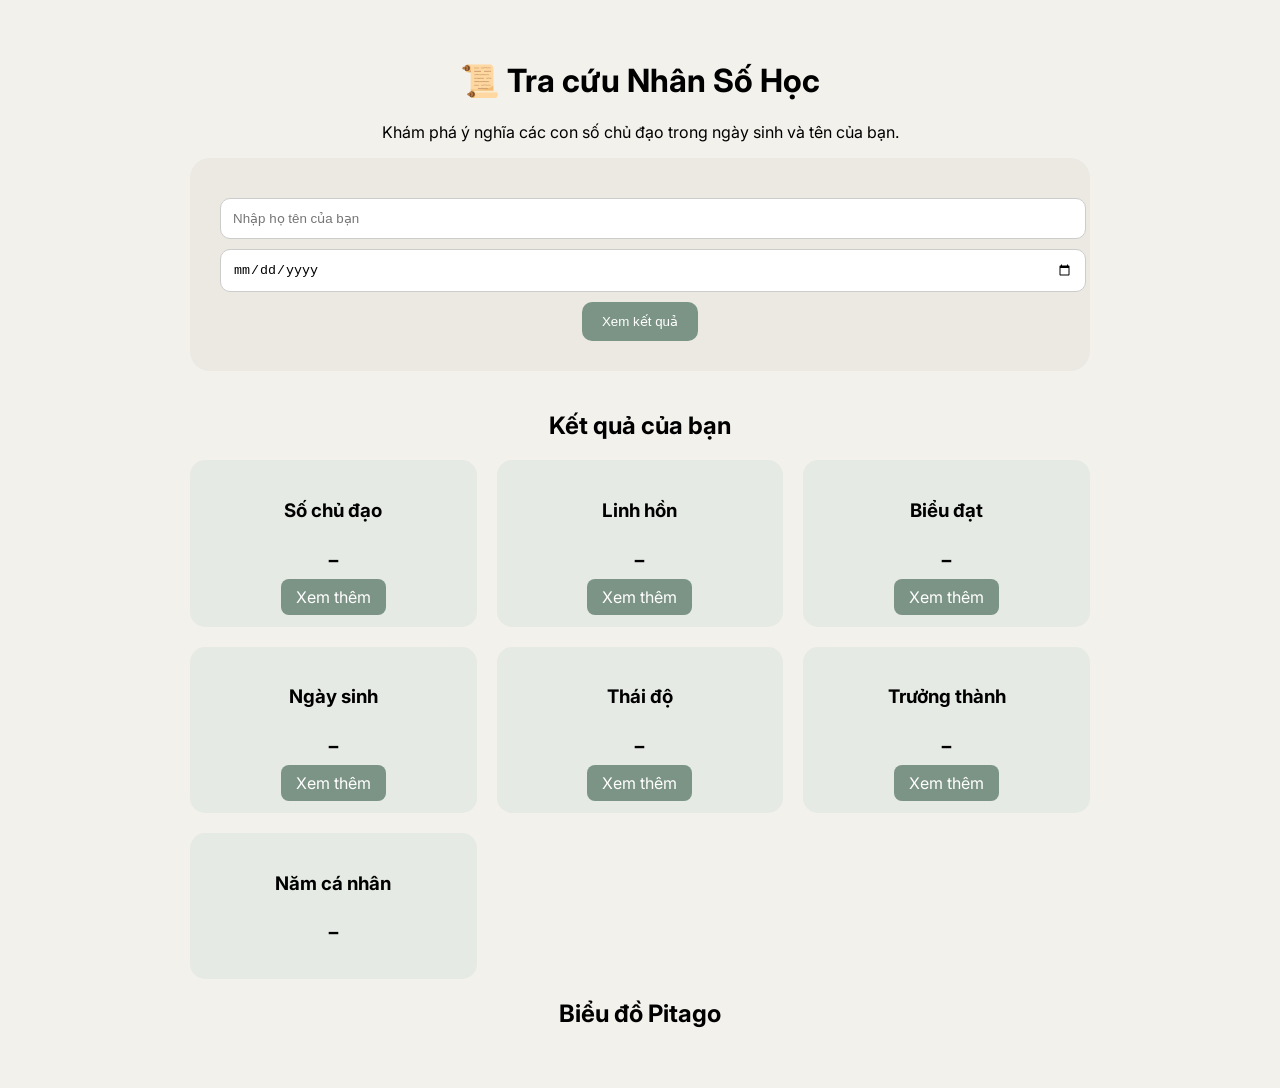
==== index.html @ 95513f3b "Update index.html" ====
<!DOCTYPE html>
<html lang="vi">
<head>

<meta charset="UTF-8">
<meta name="viewport" content="width=device-width, initial-scale=1.0">

<title>Tra cứu Nhân Số Học</title>

<link rel="stylesheet" href="style.css">

<link href="https://fonts.googleapis.com/css2?family=Inter:wght@300;400;500;600&display=swap" rel="stylesheet">

</head>

<body>

<div class="container">

<h1>📜 Tra cứu Nhân Số Học</h1>

<p>Khám phá ý nghĩa các con số chủ đạo trong ngày sinh và tên của bạn.</p>

<div class="form-box">

<input id="name" placeholder="Nhập họ tên của bạn">

<input id="birth" type="date">

<button onclick="calculate()">Xem kết quả</button>

</div>

<h2>Kết quả của bạn</h2>

<div class="grid">

<div class="card">
<h3>Số chủ đạo</h3>
<div id="life">-</div>
<a href="pages/life-path.html">Xem thêm</a>
</div>

<div class="card">
<h3>Linh hồn</h3>
<div id="soul">-</div>
<a href="pages/soul.html">Xem thêm</a>
</div>

<div class="card">
<h3>Biểu đạt</h3>
<div id="expression">-</div>
<a href="pages/expression.html">Xem thêm</a>
</div>

<div class="card">
<h3>Ngày sinh</h3>
<div id="birthday">-</div>
<a href="pages/birthday.html">Xem thêm</a>
</div>

<div class="card">
<h3>Thái độ</h3>
<div id="attitude">-</div>
<a href="pages/attitude.html">Xem thêm</a>
</div>

<div class="card">
<h3>Trưởng thành</h3>
<div id="maturity">-</div>
<a href="pages/maturity.html">Xem thêm</a>
</div>

<div class="card">
<h3>Năm cá nhân</h3>
<div id="personalYear">-</div>
</div>

</div>


<h2>Biểu đồ Pitago</h2>

<div id="pitagoChart"></div>

<div id="missingNumbers"></div>

<div id="pitagoArrows"></div>


</div>

<script src="script.js"></script>

</body>
</html>
---- style.css ----
body{

font-family:'Inter',sans-serif;
background:#F3F1EC;
text-align:center;
margin:0;

}

.container{

max-width:900px;
margin:auto;
padding:40px;

}

.form-box{

background:#ECE9E3;
padding:30px;
border-radius:20px;
margin-bottom:40px;

}

.form-box input{

display:block;
width:100%;
padding:12px;
margin:10px 0;
border-radius:10px;
border:1px solid #ccc;

}

button{

background:#7C9486;
color:white;
padding:12px 20px;
border:none;
border-radius:10px;
cursor:pointer;

}

.grid{

display:grid;
grid-template-columns:repeat(3,1fr);
gap:20px;

}

.card{

background:#E6EAE4;
padding:20px;
border-radius:15px;

}

.card div{

font-size:30px;
margin:10px;

}

.card a{

background:#7C9486;
color:white;
padding:8px 15px;
border-radius:8px;
text-decoration:none;

}
.pitago-grid{
display:grid;
grid-template-columns:repeat(3,80px);
gap:10px;
margin-top:10px;
}

.pitago-cell{
height:70px;
border-radius:12px;
display:flex;
align-items:center;
justify-content:center;
font-size:22px;
font-weight:bold;
box-shadow:0 4px 8px rgba(0,0,0,0.1);
}

.pitago-filled{
background:#4CAF50;
color:white;
}

.pitago-empty{
background:#e0e0e0;
color:#777;
}
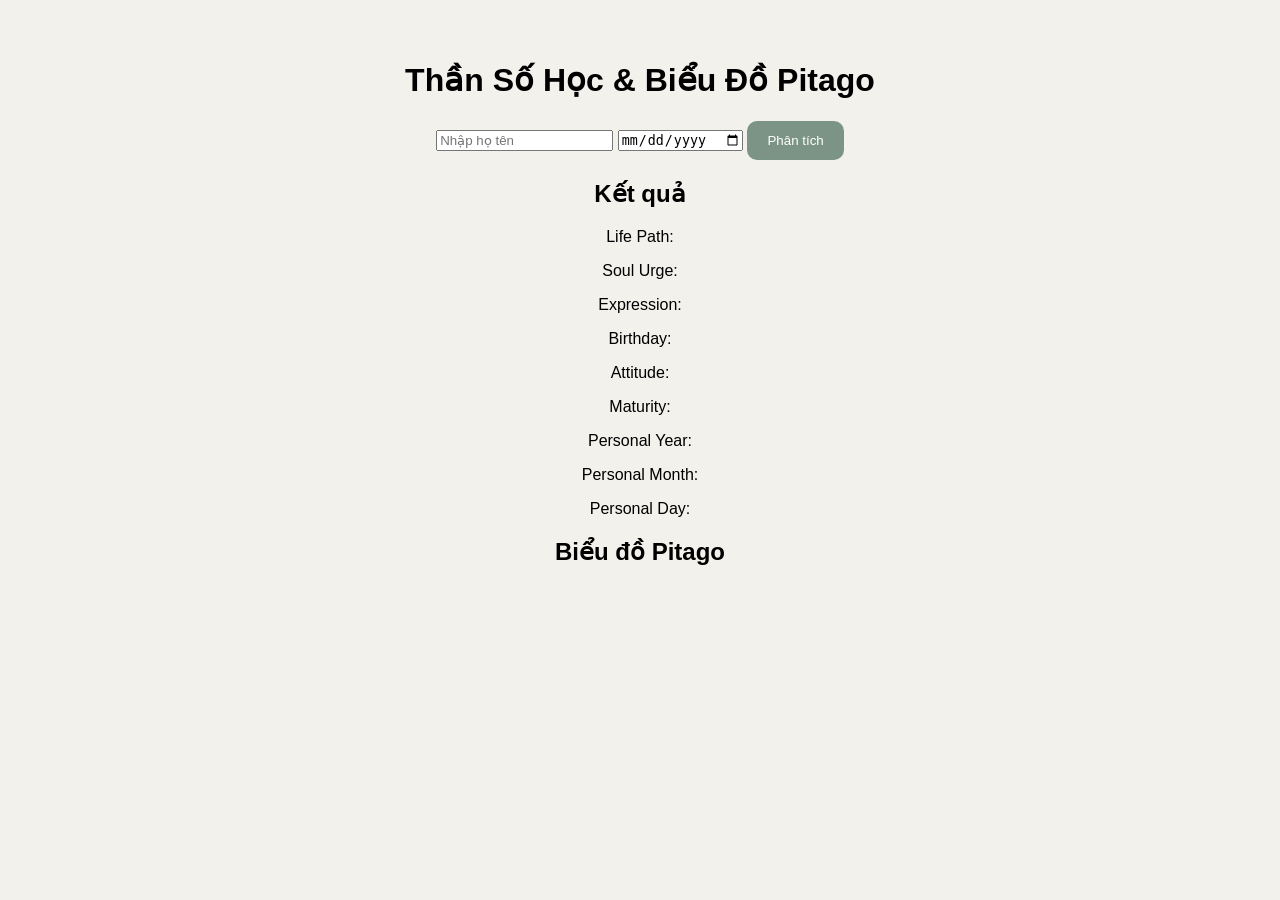
==== commit 19caa859: "Update index.html" ====
--- a/index.html
+++ b/index.html
@@ -1,83 +1,43 @@
 <!DOCTYPE html>
 <html lang="vi">
 <head>
-
 <meta charset="UTF-8">
-<meta name="viewport" content="width=device-width, initial-scale=1.0">
-
-<title>Tra cứu Nhân Số Học</title>
-
+<title>Thần Số Học</title>
 <link rel="stylesheet" href="style.css">
-
-<link href="https://fonts.googleapis.com/css2?family=Inter:wght@300;400;500;600&display=swap" rel="stylesheet">
-
 </head>
 
 <body>
 
 <div class="container">
 
-<h1>📜 Tra cứu Nhân Số Học</h1>
+<h1>Thần Số Học & Biểu Đồ Pitago</h1>
 
-<p>Khám phá ý nghĩa các con số chủ đạo trong ngày sinh và tên của bạn.</p>
+<div class="form">
 
-<div class="form-box">
-
-<input id="name" placeholder="Nhập họ tên của bạn">
+<input id="name" placeholder="Nhập họ tên">
 
 <input id="birth" type="date">
 
-<button onclick="calculate()">Xem kết quả</button>
+<button onclick="calculate()">Phân tích</button>
 
 </div>
 
-<h2>Kết quả của bạn</h2>
+<div class="results">
 
-<div class="grid">
+<h2>Kết quả</h2>
 
-<div class="card">
-<h3>Số chủ đạo</h3>
-<div id="life">-</div>
-<a href="pages/life-path.html">Xem thêm</a>
-</div>
+<p>Life Path: <span id="life"></span></p>
+<p>Soul Urge: <span id="soul"></span></p>
+<p>Expression: <span id="expression"></span></p>
+<p>Birthday: <span id="birthday"></span></p>
+<p>Attitude: <span id="attitude"></span></p>
+<p>Maturity: <span id="maturity"></span></p>
 
-<div class="card">
-<h3>Linh hồn</h3>
-<div id="soul">-</div>
-<a href="pages/soul.html">Xem thêm</a>
-</div>
-
-<div class="card">
-<h3>Biểu đạt</h3>
-<div id="expression">-</div>
-<a href="pages/expression.html">Xem thêm</a>
-</div>
-
-<div class="card">
-<h3>Ngày sinh</h3>
-<div id="birthday">-</div>
-<a href="pages/birthday.html">Xem thêm</a>
-</div>
-
-<div class="card">
-<h3>Thái độ</h3>
-<div id="attitude">-</div>
-<a href="pages/attitude.html">Xem thêm</a>
-</div>
-
-<div class="card">
-<h3>Trưởng thành</h3>
-<div id="maturity">-</div>
-<a href="pages/maturity.html">Xem thêm</a>
-</div>
-
-<div class="card">
-<h3>Năm cá nhân</h3>
-<div id="personalYear">-</div>
-</div>
+<p>Personal Year: <span id="personalYear"></span></p>
+<p>Personal Month: <span id="personalMonth"></span></p>
+<p>Personal Day: <span id="personalDay"></span></p>
 
 </div>
-
 
 <h2>Biểu đồ Pitago</h2>
 
@@ -87,10 +47,9 @@
 
 <div id="pitagoArrows"></div>
 
-
 </div>
 
-<script src="script.js"></script>
+<script src="numerology.js"></script>
 
 </body>
 </html>
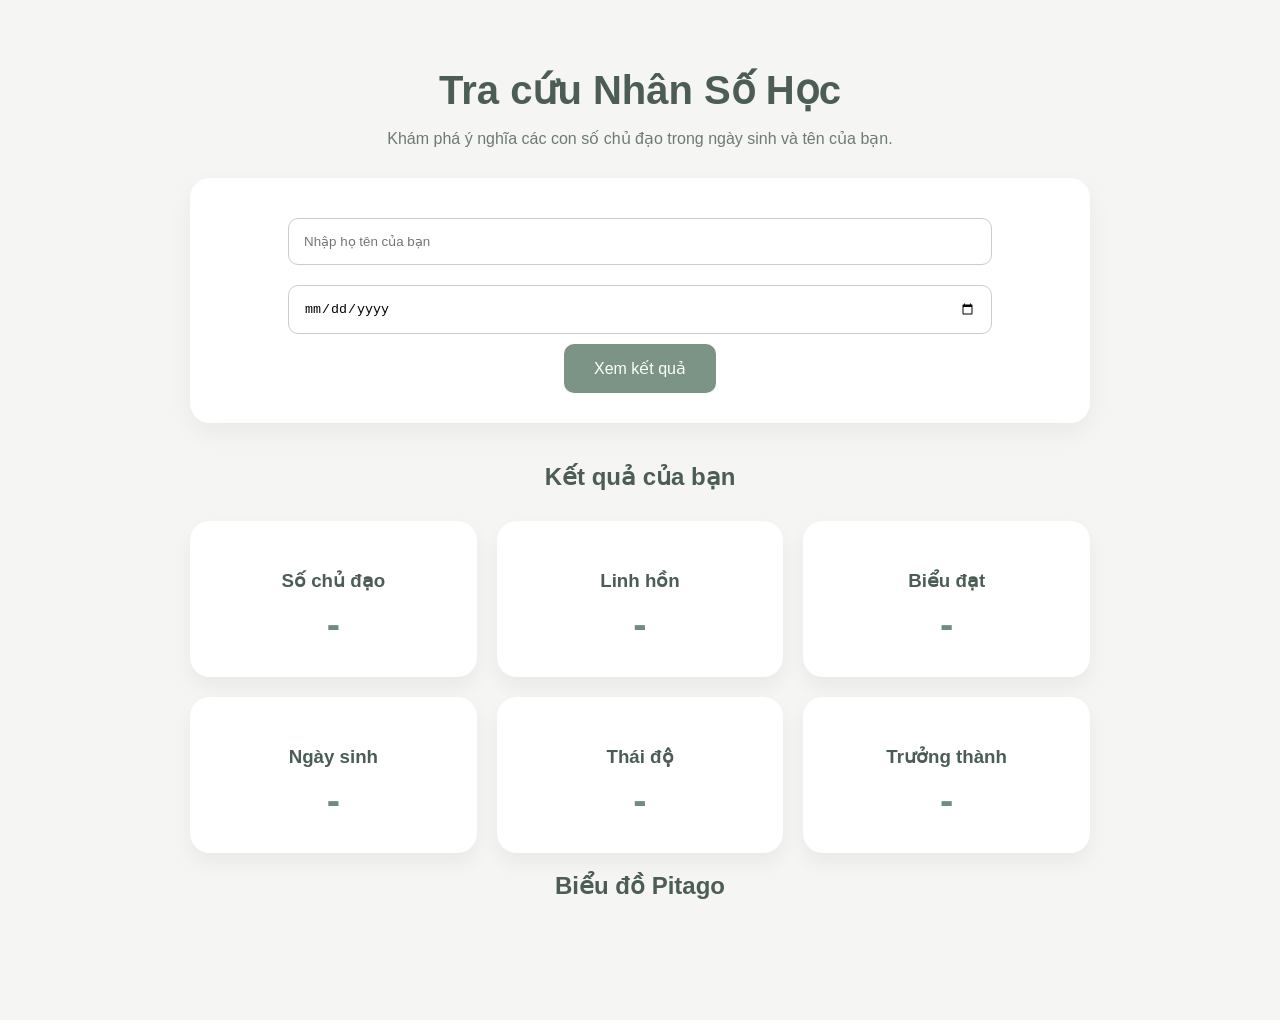
==== commit 768dba55: "Update index.html" ====
--- a/index.html
+++ b/index.html
@@ -1,8 +1,9 @@
 <!DOCTYPE html>
 <html lang="vi">
+
 <head>
 <meta charset="UTF-8">
-<title>Thần Số Học</title>
+<title>Tra cứu Nhân Số Học</title>
 <link rel="stylesheet" href="style.css">
 </head>
 
@@ -10,42 +11,66 @@
 
 <div class="container">
 
-<h1>Thần Số Học & Biểu Đồ Pitago</h1>
+<h1>Tra cứu Nhân Số Học</h1>
+<p class="subtitle">Khám phá ý nghĩa các con số chủ đạo trong ngày sinh và tên của bạn.</p>
 
-<div class="form">
+<div class="form-box">
 
-<input id="name" placeholder="Nhập họ tên">
+<input id="name" placeholder="Nhập họ tên của bạn">
 
-<input id="birth" type="date">
+<input type="date" id="birth">
 
-<button onclick="calculate()">Phân tích</button>
+<button onclick="calculate()">Xem kết quả</button>
 
 </div>
 
+
+<h2>Kết quả của bạn</h2>
+
 <div class="results">
 
-<h2>Kết quả</h2>
+<div class="card">
+<h3>Số chủ đạo</h3>
+<div id="life">-</div>
+</div>
 
-<p>Life Path: <span id="life"></span></p>
-<p>Soul Urge: <span id="soul"></span></p>
-<p>Expression: <span id="expression"></span></p>
-<p>Birthday: <span id="birthday"></span></p>
-<p>Attitude: <span id="attitude"></span></p>
-<p>Maturity: <span id="maturity"></span></p>
+<div class="card">
+<h3>Linh hồn</h3>
+<div id="soul">-</div>
+</div>
 
-<p>Personal Year: <span id="personalYear"></span></p>
-<p>Personal Month: <span id="personalMonth"></span></p>
-<p>Personal Day: <span id="personalDay"></span></p>
+<div class="card">
+<h3>Biểu đạt</h3>
+<div id="expression">-</div>
+</div>
+
+<div class="card">
+<h3>Ngày sinh</h3>
+<div id="birthday">-</div>
+</div>
+
+<div class="card">
+<h3>Thái độ</h3>
+<div id="attitude">-</div>
+</div>
+
+<div class="card">
+<h3>Trưởng thành</h3>
+<div id="maturity">-</div>
+</div>
 
 </div>
 
+
 <h2>Biểu đồ Pitago</h2>
+
+<div class="pitago-section">
 
 <div id="pitagoChart"></div>
 
 <div id="missingNumbers"></div>
 
-<div id="pitagoArrows"></div>
+</div>
 
 </div>
 
--- a/style.css
+++ b/style.css
@@ -1,107 +1,115 @@
 body{
-
-font-family:'Inter',sans-serif;
-background:#F3F1EC;
+font-family:sans-serif;
+background:#f5f5f3;
+margin:0;
 text-align:center;
-margin:0;
-
+color:#4b5d54;
 }
 
 .container{
-
 max-width:900px;
 margin:auto;
-padding:40px;
+padding:40px 20px;
+}
 
+h1{
+font-size:40px;
+margin-bottom:10px;
+}
+
+.subtitle{
+margin-bottom:30px;
+color:#6c7a73;
 }
 
 .form-box{
-
-background:#ECE9E3;
+background:white;
 padding:30px;
 border-radius:20px;
+box-shadow:0 10px 25px rgba(0,0,0,0.05);
 margin-bottom:40px;
-
 }
 
 .form-box input{
-
-display:block;
-width:100%;
-padding:12px;
-margin:10px 0;
+width:80%;
+padding:15px;
+margin:10px;
 border-radius:10px;
 border:1px solid #ccc;
-
 }
 
 button{
-
-background:#7C9486;
-color:white;
-padding:12px 20px;
+padding:15px 30px;
 border:none;
 border-radius:10px;
+background:#7b9486;
+color:white;
+font-size:16px;
 cursor:pointer;
-
 }
 
-.grid{
+button:hover{
+opacity:0.9;
+}
 
+.results{
 display:grid;
 grid-template-columns:repeat(3,1fr);
 gap:20px;
-
+margin-top:30px;
 }
 
 .card{
+background:white;
+border-radius:20px;
+padding:30px;
+box-shadow:0 10px 20px rgba(0,0,0,0.05);
+}
 
-background:#E6EAE4;
-padding:20px;
-border-radius:15px;
-
+.card h3{
+margin-bottom:10px;
 }
 
 .card div{
-
-font-size:30px;
-margin:10px;
-
+font-size:40px;
+font-weight:bold;
+color:#6f8c7c;
 }
 
-.card a{
 
-background:#7C9486;
-color:white;
-padding:8px 15px;
-border-radius:8px;
-text-decoration:none;
+/* PITAGO */
 
+.pitago-section{
+margin-top:60px;
 }
+
+#pitagoChart{
+display:flex;
+justify-content:center;
+margin-top:20px;
+}
+
 .pitago-grid{
 display:grid;
 grid-template-columns:repeat(3,80px);
 gap:10px;
-margin-top:10px;
 }
 
 .pitago-cell{
-height:70px;
-border-radius:12px;
+width:80px;
+height:80px;
+border-radius:10px;
+background:white;
+box-shadow:0 5px 10px rgba(0,0,0,0.05);
 display:flex;
 align-items:center;
 justify-content:center;
 font-size:22px;
 font-weight:bold;
-box-shadow:0 4px 8px rgba(0,0,0,0.1);
+color:#6f8c7c;
 }
 
-.pitago-filled{
-background:#4CAF50;
-color:white;
+#missingNumbers{
+margin-top:20px;
+font-size:18px;
 }
-
-.pitago-empty{
-background:#e0e0e0;
-color:#777;
-}
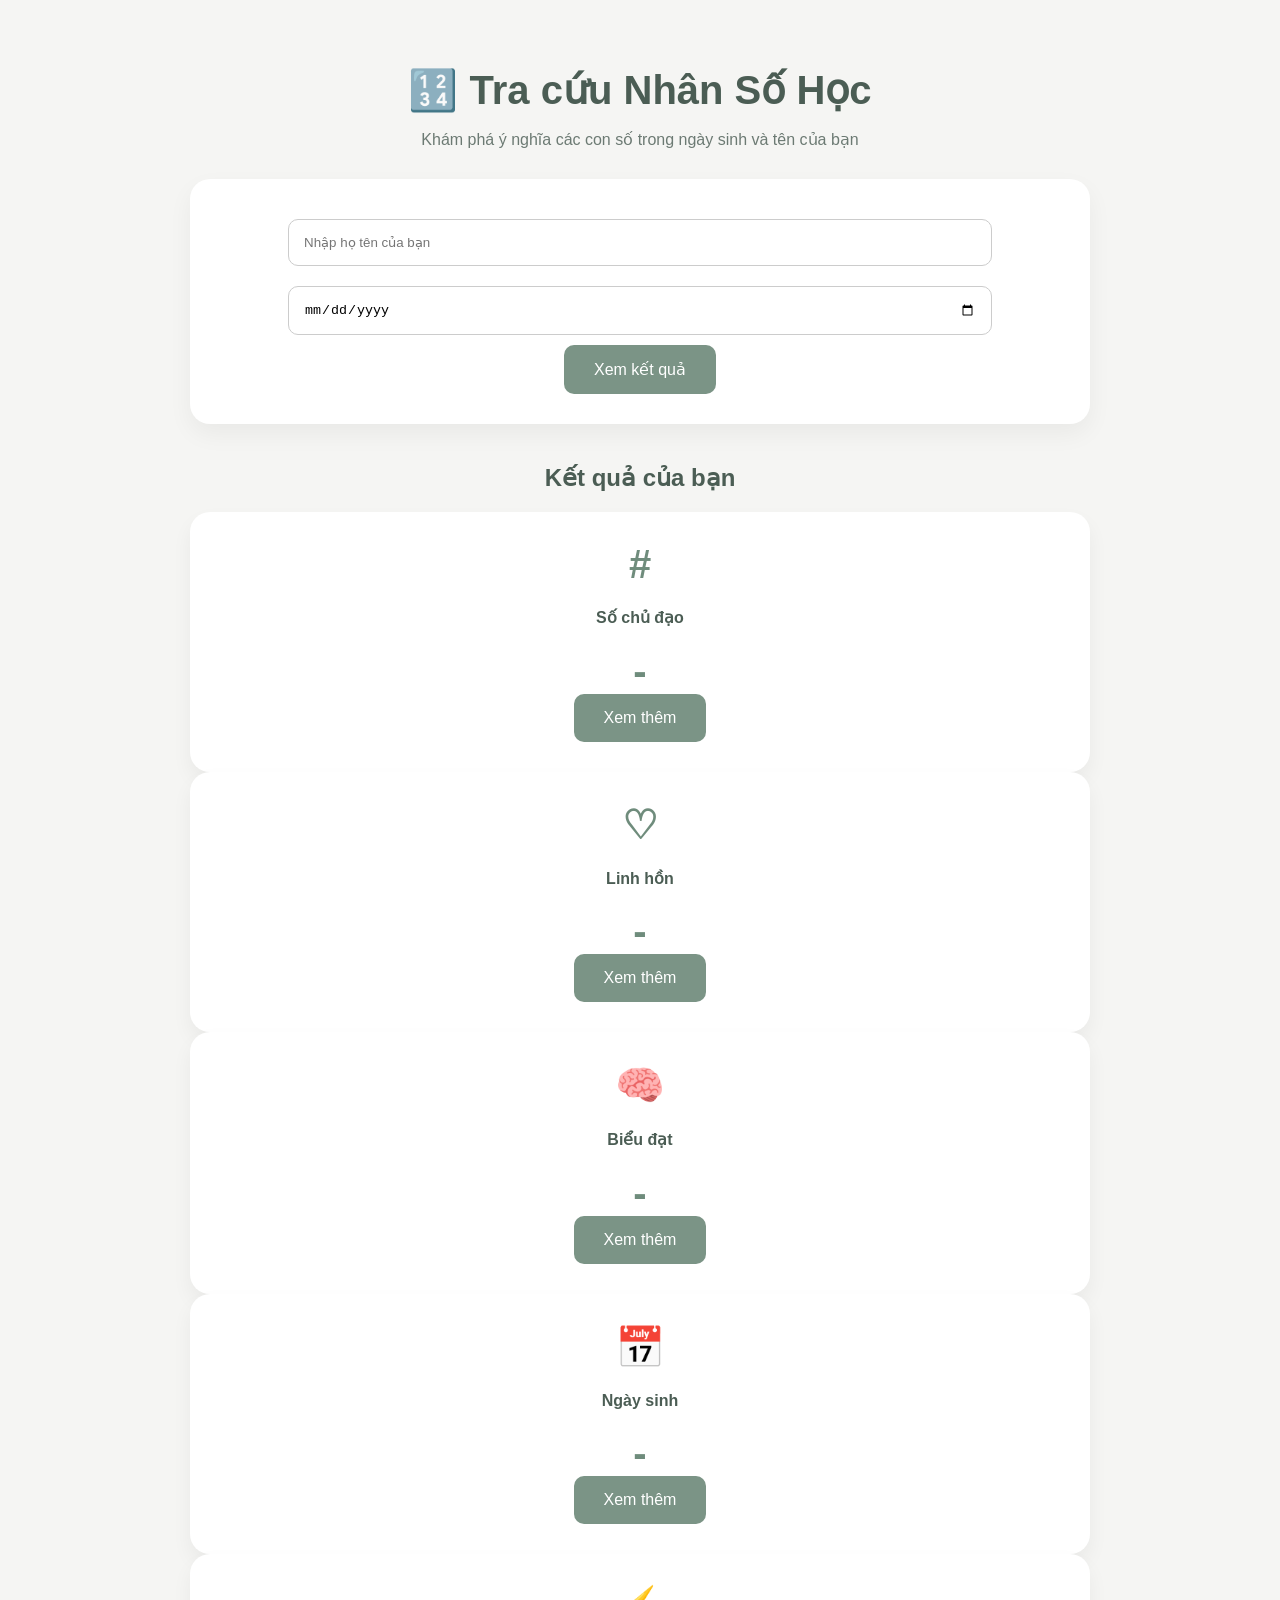
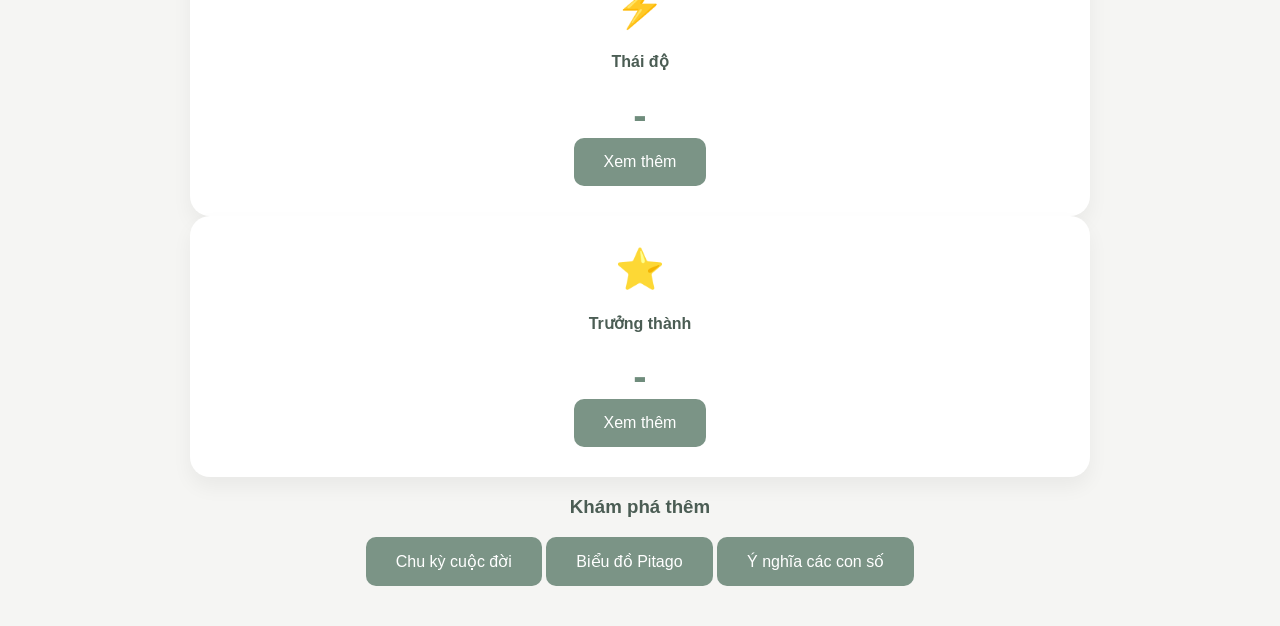
==== commit ec955c6d: "Update index.html" ====
--- a/index.html
+++ b/index.html
@@ -3,78 +3,120 @@
 
 <head>
 <meta charset="UTF-8">
+<meta name="viewport" content="width=device-width,initial-scale=1">
+
 <title>Tra cứu Nhân Số Học</title>
+
 <link rel="stylesheet" href="style.css">
+
 </head>
 
 <body>
 
 <div class="container">
 
-<h1>Tra cứu Nhân Số Học</h1>
-<p class="subtitle">Khám phá ý nghĩa các con số chủ đạo trong ngày sinh và tên của bạn.</p>
+<header>
 
-<div class="form-box">
+<h1>🔢 Tra cứu Nhân Số Học</h1>
+
+<p class="subtitle">
+Khám phá ý nghĩa các con số trong ngày sinh và tên của bạn
+</p>
+
+</header>
+
+
+<section class="form-box">
 
 <input id="name" placeholder="Nhập họ tên của bạn">
 
-<input type="date" id="birth">
+<input id="birth" type="date">
 
-<button onclick="calculate()">Xem kết quả</button>
+<button onclick="runTool()">Xem kết quả</button>
 
+</section>
+
+
+
+<section id="result" class="result">
+
+<h2>Kết quả của bạn</h2>
+
+<div class="grid">
+
+<div class="card">
+<div class="icon">#</div>
+<h4>Số chủ đạo</h4>
+<div id="life" class="number">-</div>
+<button class="more">Xem thêm</button>
 </div>
 
 
-<h2>Kết quả của bạn</h2>
+<div class="card">
+<div class="icon">♡</div>
+<h4>Linh hồn</h4>
+<div id="soul" class="number">-</div>
+<button class="more">Xem thêm</button>
+</div>
 
-<div class="results">
 
 <div class="card">
-<h3>Số chủ đạo</h3>
-<div id="life">-</div>
+<div class="icon">🧠</div>
+<h4>Biểu đạt</h4>
+<div id="exp" class="number">-</div>
+<button class="more">Xem thêm</button>
 </div>
 
+
 <div class="card">
-<h3>Linh hồn</h3>
-<div id="soul">-</div>
+<div class="icon">📅</div>
+<h4>Ngày sinh</h4>
+<div id="birthnum" class="number">-</div>
+<button class="more">Xem thêm</button>
 </div>
 
+
 <div class="card">
-<h3>Biểu đạt</h3>
-<div id="expression">-</div>
+<div class="icon">⚡</div>
+<h4>Thái độ</h4>
+<div id="att" class="number">-</div>
+<button class="more">Xem thêm</button>
 </div>
 
-<div class="card">
-<h3>Ngày sinh</h3>
-<div id="birthday">-</div>
-</div>
 
 <div class="card">
-<h3>Thái độ</h3>
-<div id="attitude">-</div>
-</div>
-
-<div class="card">
-<h3>Trưởng thành</h3>
-<div id="maturity">-</div>
+<div class="icon">⭐</div>
+<h4>Trưởng thành</h4>
+<div id="mat" class="number">-</div>
+<button class="more">Xem thêm</button>
 </div>
 
 </div>
 
+</section>
 
-<h2>Biểu đồ Pitago</h2>
 
-<div class="pitago-section">
 
-<div id="pitagoChart"></div>
+<section class="explore">
 
-<div id="missingNumbers"></div>
+<h3>Khám phá thêm</h3>
+
+<div class="explore-buttons">
+
+<button>Chu kỳ cuộc đời</button>
+
+<button>Biểu đồ Pitago</button>
+
+<button>Ý nghĩa các con số</button>
 
 </div>
 
+</section>
+
+
 </div>
 
-<script src="numerology.js"></script>
+<script src="app.js"></script>
 
 </body>
 </html>
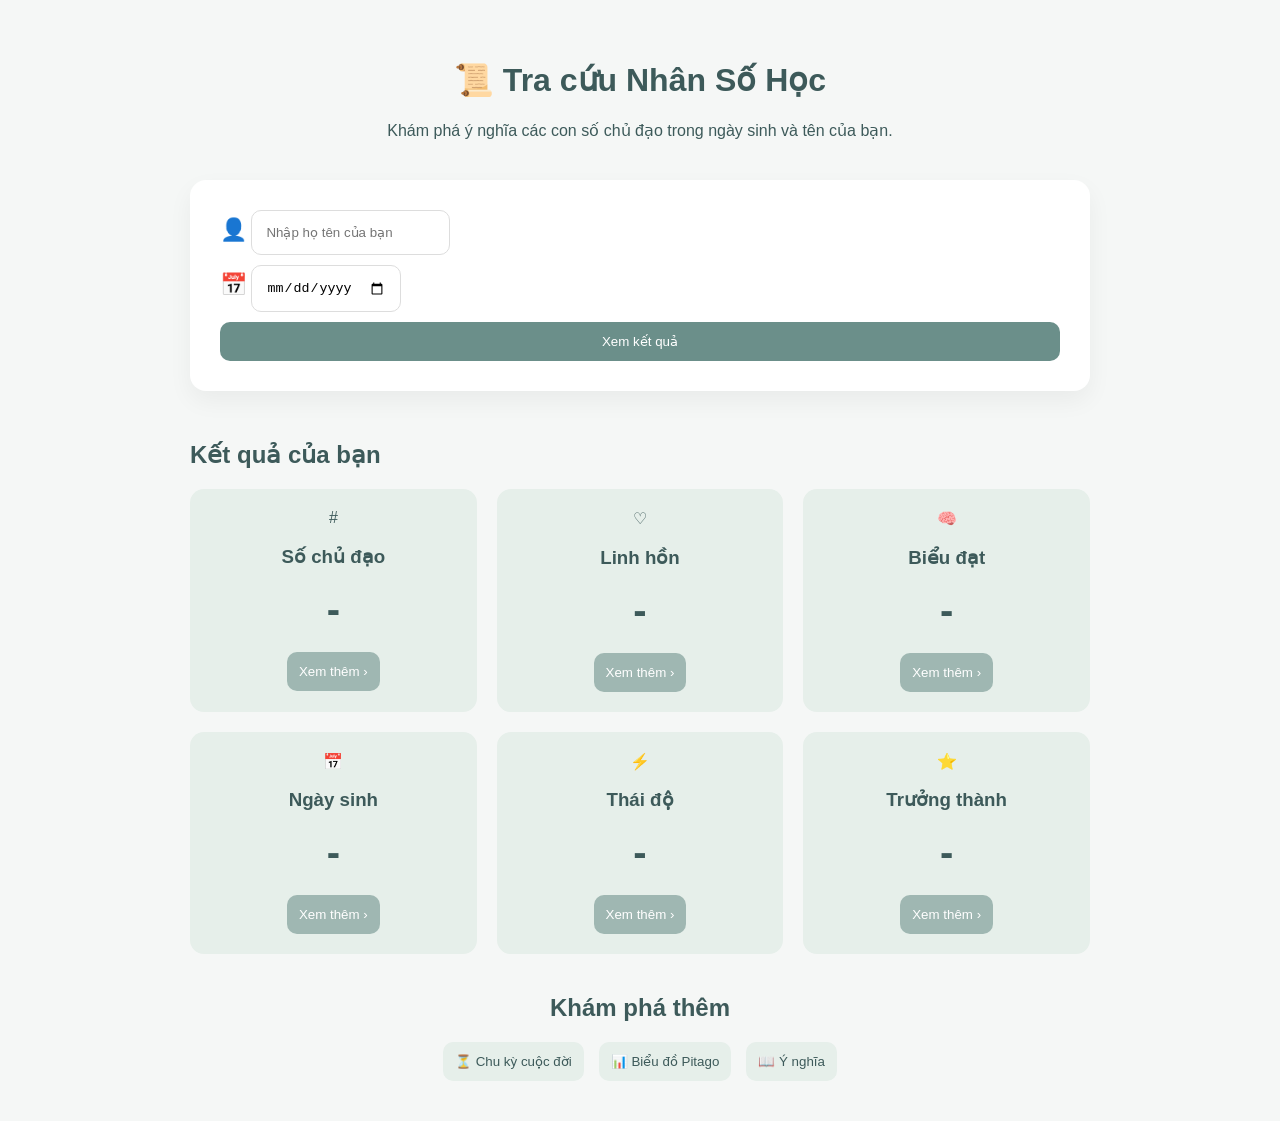
==== commit 2389ae57: "Update index.html" ====
--- a/index.html
+++ b/index.html
@@ -2,12 +2,16 @@
 <html lang="vi">
 
 <head>
+
 <meta charset="UTF-8">
-<meta name="viewport" content="width=device-width,initial-scale=1">
+<meta name="viewport" content="width=device-width, initial-scale=1">
 
 <title>Tra cứu Nhân Số Học</title>
 
 <link rel="stylesheet" href="style.css">
+
+<link rel="preconnect" href="https://fonts.googleapis.com">
+<link href="https://fonts.googleapis.com/css2?family=Inter:wght@300;400;500;600&display=swap" rel="stylesheet">
 
 </head>
 
@@ -17,78 +21,130 @@
 
 <header>
 
-<h1>🔢 Tra cứu Nhân Số Học</h1>
+<h1>📜 Tra cứu Nhân Số Học</h1>
 
-<p class="subtitle">
-Khám phá ý nghĩa các con số trong ngày sinh và tên của bạn
+<p>
+Khám phá ý nghĩa các con số chủ đạo trong ngày sinh và tên của bạn.
 </p>
 
 </header>
 
 
+<!-- FORM -->
+
 <section class="form-box">
+
+<div class="input-group">
+
+<span class="icon">👤</span>
 
 <input id="name" placeholder="Nhập họ tên của bạn">
 
+</div>
+
+
+<div class="input-group">
+
+<span class="icon">📅</span>
+
 <input id="birth" type="date">
 
-<button onclick="runTool()">Xem kết quả</button>
+</div>
+
+
+<button class="main-btn" onclick="runTool()">
+
+Xem kết quả
+
+</button>
 
 </section>
 
 
+<!-- RESULT -->
 
-<section id="result" class="result">
+<section class="result">
 
 <h2>Kết quả của bạn</h2>
 
 <div class="grid">
 
+
 <div class="card">
-<div class="icon">#</div>
-<h4>Số chủ đạo</h4>
+
+<div class="card-icon">#</div>
+
+<h3>Số chủ đạo</h3>
+
 <div id="life" class="number">-</div>
-<button class="more">Xem thêm</button>
+
+<button class="more">Xem thêm ›</button>
+
 </div>
 
 
 <div class="card">
-<div class="icon">♡</div>
-<h4>Linh hồn</h4>
+
+<div class="card-icon">♡</div>
+
+<h3>Linh hồn</h3>
+
 <div id="soul" class="number">-</div>
-<button class="more">Xem thêm</button>
+
+<button class="more">Xem thêm ›</button>
+
 </div>
 
 
 <div class="card">
-<div class="icon">🧠</div>
-<h4>Biểu đạt</h4>
+
+<div class="card-icon">🧠</div>
+
+<h3>Biểu đạt</h3>
+
 <div id="exp" class="number">-</div>
-<button class="more">Xem thêm</button>
+
+<button class="more">Xem thêm ›</button>
+
 </div>
 
 
 <div class="card">
-<div class="icon">📅</div>
-<h4>Ngày sinh</h4>
+
+<div class="card-icon">📅</div>
+
+<h3>Ngày sinh</h3>
+
 <div id="birthnum" class="number">-</div>
-<button class="more">Xem thêm</button>
+
+<button class="more">Xem thêm ›</button>
+
 </div>
 
 
 <div class="card">
-<div class="icon">⚡</div>
-<h4>Thái độ</h4>
+
+<div class="card-icon">⚡</div>
+
+<h3>Thái độ</h3>
+
 <div id="att" class="number">-</div>
-<button class="more">Xem thêm</button>
+
+<button class="more">Xem thêm ›</button>
+
 </div>
 
 
 <div class="card">
-<div class="icon">⭐</div>
-<h4>Trưởng thành</h4>
+
+<div class="card-icon">⭐</div>
+
+<h3>Trưởng thành</h3>
+
 <div id="mat" class="number">-</div>
-<button class="more">Xem thêm</button>
+
+<button class="more">Xem thêm ›</button>
+
 </div>
 
 </div>
@@ -97,24 +153,26 @@
 
 
 
+<!-- EXPLORE -->
+
 <section class="explore">
 
-<h3>Khám phá thêm</h3>
+<h2>Khám phá thêm</h2>
 
 <div class="explore-buttons">
 
-<button>Chu kỳ cuộc đời</button>
+<button>⏳ Chu kỳ cuộc đời</button>
 
-<button>Biểu đồ Pitago</button>
+<button>📊 Biểu đồ Pitago</button>
 
-<button>Ý nghĩa các con số</button>
+<button>📖 Ý nghĩa</button>
 
 </div>
 
 </section>
 
+</div>
 
-</div>
 
 <script src="app.js"></script>
 
--- a/style.css
+++ b/style.css
@@ -1,115 +1,143 @@
 body{
-font-family:sans-serif;
-background:#f5f5f3;
+
+font-family: "Segoe UI",sans-serif;
+background:#F5F7F6;
+color:#3D5A5A;
 margin:0;
-text-align:center;
-color:#4b5d54;
+
 }
 
 .container{
+
 max-width:900px;
 margin:auto;
-padding:40px 20px;
+padding:40px;
+
 }
 
-h1{
-font-size:40px;
-margin-bottom:10px;
+header{
+
+text-align:center;
+margin-bottom:40px;
+
 }
 
 .subtitle{
-margin-bottom:30px;
-color:#6c7a73;
+
+color:#6b8f8a;
+
 }
 
 .form-box{
+
 background:white;
 padding:30px;
-border-radius:20px;
+border-radius:16px;
 box-shadow:0 10px 25px rgba(0,0,0,0.05);
-margin-bottom:40px;
+
+display:flex;
+flex-direction:column;
+gap:10px;
+
 }
 
-.form-box input{
-width:80%;
-padding:15px;
-margin:10px;
+input{
+
+padding:14px;
 border-radius:10px;
-border:1px solid #ccc;
+border:1px solid #ddd;
+
 }
 
 button{
-padding:15px 30px;
+
+padding:12px;
 border:none;
 border-radius:10px;
-background:#7b9486;
+background:#6B8F8A;
 color:white;
-font-size:16px;
 cursor:pointer;
+
 }
 
 button:hover{
-opacity:0.9;
+
+background:#5c7a75;
+
 }
 
-.results{
+.result{
+
+margin-top:50px;
+
+}
+
+.grid{
+
 display:grid;
 grid-template-columns:repeat(3,1fr);
 gap:20px;
-margin-top:30px;
+
 }
 
 .card{
-background:white;
-border-radius:20px;
-padding:30px;
-box-shadow:0 10px 20px rgba(0,0,0,0.05);
+
+background:#E6EFEA;
+padding:20px;
+border-radius:14px;
+text-align:center;
+
+transition:0.2s;
+
 }
 
-.card h3{
-margin-bottom:10px;
+.card:hover{
+
+transform:translateY(-5px);
+
 }
 
-.card div{
-font-size:40px;
-font-weight:bold;
-color:#6f8c7c;
+.icon{
+
+font-size:22px;
+
 }
 
+.number{
 
-/* PITAGO */
+font-size:40px;
+font-weight:600;
+margin:10px;
 
-.pitago-section{
-margin-top:60px;
 }
 
-#pitagoChart{
+.more{
+
+background:#9FB7B2;
+
+margin-top:10px;
+
+}
+
+.explore{
+
+text-align:center;
+margin-top:40px;
+
+}
+
+.explore-buttons{
+
 display:flex;
 justify-content:center;
-margin-top:20px;
+gap:15px;
+margin-top:15px;
+
 }
 
-.pitago-grid{
-display:grid;
-grid-template-columns:repeat(3,80px);
-gap:10px;
+.explore-buttons button{
+
+background:#E6EFEA;
+color:#3D5A5A;
+
 }
-
-.pitago-cell{
-width:80px;
-height:80px;
-border-radius:10px;
-background:white;
-box-shadow:0 5px 10px rgba(0,0,0,0.05);
-display:flex;
-align-items:center;
-justify-content:center;
-font-size:22px;
-font-weight:bold;
-color:#6f8c7c;
-}
-
-#missingNumbers{
-margin-top:20px;
-font-size:18px;
-}
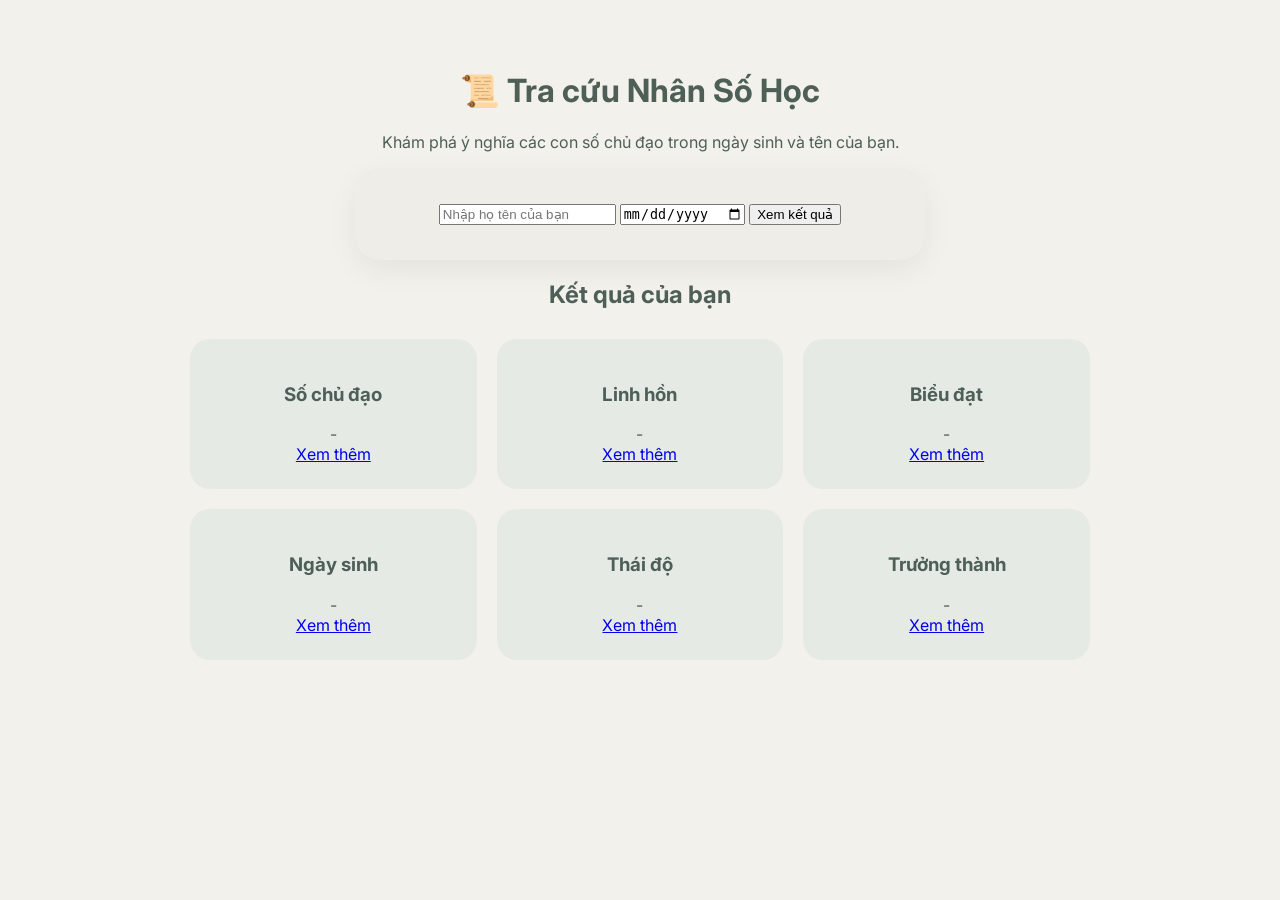
==== commit d826da43: "Update index.html" ====
--- a/index.html
+++ b/index.html
@@ -1,16 +1,14 @@
 <!DOCTYPE html>
 <html lang="vi">
-
 <head>
 
 <meta charset="UTF-8">
-<meta name="viewport" content="width=device-width, initial-scale=1">
+<meta name="viewport" content="width=device-width, initial-scale=1.0">
 
 <title>Tra cứu Nhân Số Học</title>
 
 <link rel="stylesheet" href="style.css">
 
-<link rel="preconnect" href="https://fonts.googleapis.com">
 <link href="https://fonts.googleapis.com/css2?family=Inter:wght@300;400;500;600&display=swap" rel="stylesheet">
 
 </head>
@@ -19,162 +17,65 @@
 
 <div class="container">
 
-<header>
-
 <h1>📜 Tra cứu Nhân Số Học</h1>
 
-<p>
-Khám phá ý nghĩa các con số chủ đạo trong ngày sinh và tên của bạn.
-</p>
+<p>Khám phá ý nghĩa các con số chủ đạo trong ngày sinh và tên của bạn.</p>
 
-</header>
-
-
-<!-- FORM -->
-
-<section class="form-box">
-
-<div class="input-group">
-
-<span class="icon">👤</span>
+<div class="form-box">
 
 <input id="name" placeholder="Nhập họ tên của bạn">
 
-</div>
-
-
-<div class="input-group">
-
-<span class="icon">📅</span>
-
 <input id="birth" type="date">
 
+<button onclick="calculate()">Xem kết quả</button>
+
 </div>
-
-
-<button class="main-btn" onclick="runTool()">
-
-Xem kết quả
-
-</button>
-
-</section>
-
-
-<!-- RESULT -->
-
-<section class="result">
 
 <h2>Kết quả của bạn</h2>
 
 <div class="grid">
 
+<div class="card">
+<h3>Số chủ đạo</h3>
+<div id="life">-</div>
+<a href="pages/life-path.html">Xem thêm</a>
+</div>
 
 <div class="card">
-
-<div class="card-icon">#</div>
-
-<h3>Số chủ đạo</h3>
-
-<div id="life" class="number">-</div>
-
-<button class="more">Xem thêm ›</button>
-
+<h3>Linh hồn</h3>
+<div id="soul">-</div>
+<a href="pages/soul.html">Xem thêm</a>
 </div>
 
+<div class="card">
+<h3>Biểu đạt</h3>
+<div id="expression">-</div>
+<a href="pages/expression.html">Xem thêm</a>
+</div>
 
 <div class="card">
-
-<div class="card-icon">♡</div>
-
-<h3>Linh hồn</h3>
-
-<div id="soul" class="number">-</div>
-
-<button class="more">Xem thêm ›</button>
-
+<h3>Ngày sinh</h3>
+<div id="birthday">-</div>
+<a href="pages/birthday.html">Xem thêm</a>
 </div>
 
+<div class="card">
+<h3>Thái độ</h3>
+<div id="attitude">-</div>
+<a href="pages/attitude.html">Xem thêm</a>
+</div>
 
 <div class="card">
-
-<div class="card-icon">🧠</div>
-
-<h3>Biểu đạt</h3>
-
-<div id="exp" class="number">-</div>
-
-<button class="more">Xem thêm ›</button>
-
+<h3>Trưởng thành</h3>
+<div id="maturity">-</div>
+<a href="pages/maturity.html">Xem thêm</a>
 </div>
-
-
-<div class="card">
-
-<div class="card-icon">📅</div>
-
-<h3>Ngày sinh</h3>
-
-<div id="birthnum" class="number">-</div>
-
-<button class="more">Xem thêm ›</button>
-
-</div>
-
-
-<div class="card">
-
-<div class="card-icon">⚡</div>
-
-<h3>Thái độ</h3>
-
-<div id="att" class="number">-</div>
-
-<button class="more">Xem thêm ›</button>
-
-</div>
-
-
-<div class="card">
-
-<div class="card-icon">⭐</div>
-
-<h3>Trưởng thành</h3>
-
-<div id="mat" class="number">-</div>
-
-<button class="more">Xem thêm ›</button>
 
 </div>
 
 </div>
 
-</section>
-
-
-
-<!-- EXPLORE -->
-
-<section class="explore">
-
-<h2>Khám phá thêm</h2>
-
-<div class="explore-buttons">
-
-<button>⏳ Chu kỳ cuộc đời</button>
-
-<button>📊 Biểu đồ Pitago</button>
-
-<button>📖 Ý nghĩa</button>
-
-</div>
-
-</section>
-
-</div>
-
-
-<script src="app.js"></script>
+<script src="script.js"></script>
 
 </body>
 </html>
--- a/style.css
+++ b/style.css
@@ -1,8 +1,11 @@
 body{
 
-font-family: "Segoe UI",sans-serif;
-background:#F5F7F6;
-color:#3D5A5A;
+font-family:'Inter',sans-serif;
+
+background:#F3F1EC;
+
+color:#4E5F57;
+
 margin:0;
 
 }
@@ -10,134 +13,241 @@
 .container{
 
 max-width:900px;
+
 margin:auto;
-padding:40px;
-
-}
-
-header{
+
+padding:50px 20px;
 
 text-align:center;
+
+}
+
+header h1{
+
+font-weight:600;
+
+font-size:34px;
+
+margin-bottom:10px;
+
+}
+
+header p{
+
+color:#6c7b73;
+
 margin-bottom:40px;
 
 }
 
-.subtitle{
-
-color:#6b8f8a;
-
-}
+
+
+/* FORM */
 
 .form-box{
 
+background:#EFEDE7;
+
+padding:35px;
+
+border-radius:25px;
+
+box-shadow:0 10px 30px rgba(0,0,0,0.06);
+
+max-width:500px;
+
+margin:auto;
+
+}
+
+.input-group{
+
+display:flex;
+
+align-items:center;
+
 background:white;
-padding:30px;
-border-radius:16px;
-box-shadow:0 10px 25px rgba(0,0,0,0.05);
+
+padding:14px;
+
+border-radius:12px;
+
+margin-bottom:15px;
+
+}
+
+.input-group input{
+
+border:none;
+
+flex:1;
+
+font-size:15px;
+
+outline:none;
+
+}
+
+.icon{
+
+margin-right:10px;
+
+}
+
+.main-btn{
+
+background:#7C9486;
+
+color:white;
+
+padding:14px 30px;
+
+border:none;
+
+border-radius:12px;
+
+cursor:pointer;
+
+font-size:15px;
+
+margin-top:10px;
+
+}
+
+.main-btn:hover{
+
+background:#6c8477;
+
+}
+
+
+
+/* RESULT */
+
+.result{
+
+margin-top:60px;
+
+}
+
+.grid{
+
+display:grid;
+
+grid-template-columns:repeat(3,1fr);
+
+gap:20px;
+
+margin-top:30px;
+
+}
+
+.card{
+
+background:#E6EAE4;
+
+padding:25px;
+
+border-radius:20px;
+
+transition:0.25s;
+
+}
+
+.card:hover{
+
+transform:translateY(-6px);
+
+}
+
+.card-icon{
+
+font-size:22px;
+
+margin-bottom:5px;
+
+}
+
+.number{
+
+font-size:38px;
+
+font-weight:600;
+
+margin:10px 0;
+
+color:#5F776A;
+
+}
+
+.more{
+
+background:#7C9486;
+
+border:none;
+
+color:white;
+
+padding:10px 16px;
+
+border-radius:10px;
+
+cursor:pointer;
+
+}
+
+.more:hover{
+
+background:#6c8477;
+
+}
+
+
+
+/* EXPLORE */
+
+.explore{
+
+margin-top:70px;
+
+}
+
+.explore-buttons{
 
 display:flex;
-flex-direction:column;
-gap:10px;
-
-}
-
-input{
-
-padding:14px;
-border-radius:10px;
-border:1px solid #ddd;
-
-}
-
-button{
-
-padding:12px;
-border:none;
-border-radius:10px;
-background:#6B8F8A;
-color:white;
+
+justify-content:center;
+
+gap:15px;
+
+margin-top:15px;
+
+}
+
+.explore-buttons button{
+
+background:#E6EAE4;
+
+border:none;
+
+padding:12px 20px;
+
+border-radius:14px;
+
 cursor:pointer;
 
 }
 
-button:hover{
-
-background:#5c7a75;
-
-}
-
-.result{
-
-margin-top:50px;
-
-}
+
+
+/* MOBILE */
+
+@media(max-width:700px){
 
 .grid{
 
-display:grid;
-grid-template-columns:repeat(3,1fr);
-gap:20px;
-
-}
-
-.card{
-
-background:#E6EFEA;
-padding:20px;
-border-radius:14px;
-text-align:center;
-
-transition:0.2s;
-
-}
-
-.card:hover{
-
-transform:translateY(-5px);
-
-}
-
-.icon{
-
-font-size:22px;
-
-}
-
-.number{
-
-font-size:40px;
-font-weight:600;
-margin:10px;
-
-}
-
-.more{
-
-background:#9FB7B2;
-
-margin-top:10px;
-
-}
-
-.explore{
-
-text-align:center;
-margin-top:40px;
-
-}
-
-.explore-buttons{
-
-display:flex;
-justify-content:center;
-gap:15px;
-margin-top:15px;
-
-}
-
-.explore-buttons button{
-
-background:#E6EFEA;
-color:#3D5A5A;
-
-}
+grid-template-columns:1fr;
+
+}
+
+}
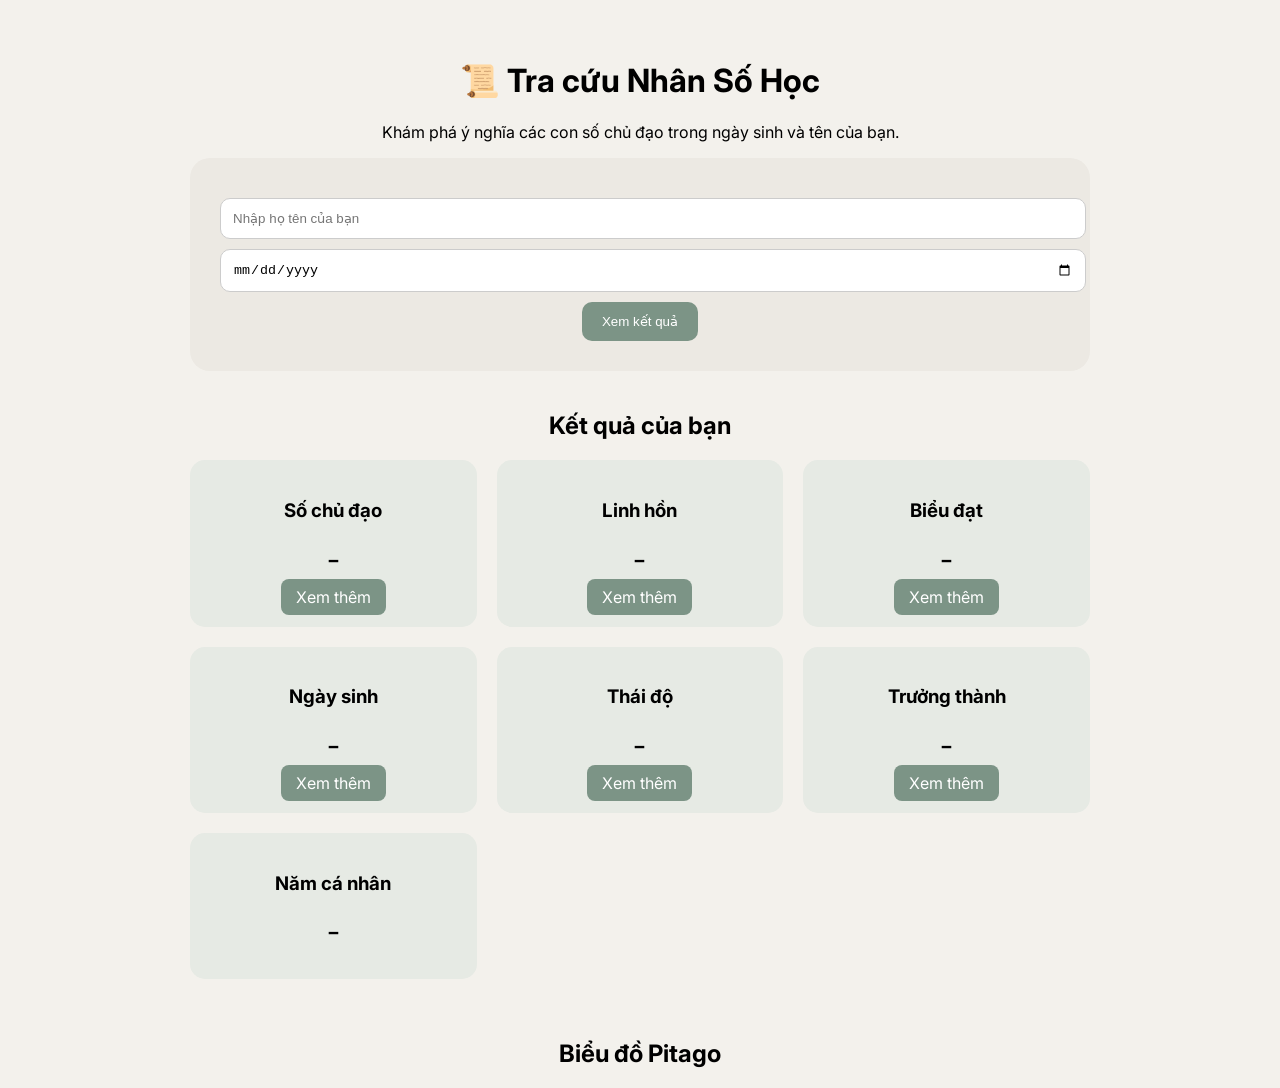
==== commit 59235669: "Update index.html" ====
--- a/index.html
+++ b/index.html
@@ -70,12 +70,35 @@
 <div id="maturity">-</div>
 <a href="pages/maturity.html">Xem thêm</a>
 </div>
-
+  
+<div class="card">
+<h3>Năm cá nhân</h3>
+<div id="personalYear">-</div>
+</div>
+  
 </div>
 
 </div>
 
+  <h2>Biểu đồ Pitago</h2>
+
+<div id="pitago-grid" class="pitago-grid">
+
+<div id="p1"></div>
+<div id="p4"></div>
+<div id="p7"></div>
+
+<div id="p2"></div>
+<div id="p5"></div>
+<div id="p8"></div>
+
+<div id="p3"></div>
+<div id="p6"></div>
+<div id="p9"></div>
+
+</div>
 <script src="script.js"></script>
 
 </body>
 </html>
+
--- a/style.css
+++ b/style.css
@@ -1,11 +1,8 @@
 body{
 
 font-family:'Inter',sans-serif;
-
 background:#F3F1EC;
-
-color:#4E5F57;
-
+text-align:center;
 margin:0;
 
 }
@@ -13,241 +10,71 @@
 .container{
 
 max-width:900px;
-
 margin:auto;
-
-padding:50px 20px;
-
-text-align:center;
+padding:40px;
 
 }
 
-header h1{
+.form-box{
 
-font-weight:600;
-
-font-size:34px;
-
-margin-bottom:10px;
-
-}
-
-header p{
-
-color:#6c7b73;
-
+background:#ECE9E3;
+padding:30px;
+border-radius:20px;
 margin-bottom:40px;
 
 }
 
+.form-box input{
 
-
-/* FORM */
-
-.form-box{
-
-background:#EFEDE7;
-
-padding:35px;
-
-border-radius:25px;
-
-box-shadow:0 10px 30px rgba(0,0,0,0.06);
-
-max-width:500px;
-
-margin:auto;
+display:block;
+width:100%;
+padding:12px;
+margin:10px 0;
+border-radius:10px;
+border:1px solid #ccc;
 
 }
 
-.input-group{
-
-display:flex;
-
-align-items:center;
-
-background:white;
-
-padding:14px;
-
-border-radius:12px;
-
-margin-bottom:15px;
-
-}
-
-.input-group input{
-
-border:none;
-
-flex:1;
-
-font-size:15px;
-
-outline:none;
-
-}
-
-.icon{
-
-margin-right:10px;
-
-}
-
-.main-btn{
+button{
 
 background:#7C9486;
-
 color:white;
-
-padding:14px 30px;
-
+padding:12px 20px;
 border:none;
-
-border-radius:12px;
-
+border-radius:10px;
 cursor:pointer;
-
-font-size:15px;
-
-margin-top:10px;
-
-}
-
-.main-btn:hover{
-
-background:#6c8477;
-
-}
-
-
-
-/* RESULT */
-
-.result{
-
-margin-top:60px;
 
 }
 
 .grid{
 
 display:grid;
-
 grid-template-columns:repeat(3,1fr);
-
 gap:20px;
-
-margin-top:30px;
 
 }
 
 .card{
 
 background:#E6EAE4;
-
-padding:25px;
-
-border-radius:20px;
-
-transition:0.25s;
+padding:20px;
+border-radius:15px;
 
 }
 
-.card:hover{
+.card div{
 
-transform:translateY(-6px);
+font-size:30px;
+margin:10px;
 
 }
 
-.card-icon{
+.card a{
 
-font-size:22px;
-
-margin-bottom:5px;
+background:#7C9486;
+color:white;
+padding:8px 15px;
+border-radius:8px;
+text-decoration:none;
 
 }
-
-.number{
-
-font-size:38px;
-
-font-weight:600;
-
-margin:10px 0;
-
-color:#5F776A;
-
-}
-
-.more{
-
-background:#7C9486;
-
-border:none;
-
-color:white;
-
-padding:10px 16px;
-
-border-radius:10px;
-
-cursor:pointer;
-
-}
-
-.more:hover{
-
-background:#6c8477;
-
-}
-
-
-
-/* EXPLORE */
-
-.explore{
-
-margin-top:70px;
-
-}
-
-.explore-buttons{
-
-display:flex;
-
-justify-content:center;
-
-gap:15px;
-
-margin-top:15px;
-
-}
-
-.explore-buttons button{
-
-background:#E6EAE4;
-
-border:none;
-
-padding:12px 20px;
-
-border-radius:14px;
-
-cursor:pointer;
-
-}
-
-
-
-/* MOBILE */
-
-@media(max-width:700px){
-
-.grid{
-
-grid-template-columns:1fr;
-
-}
-
-}
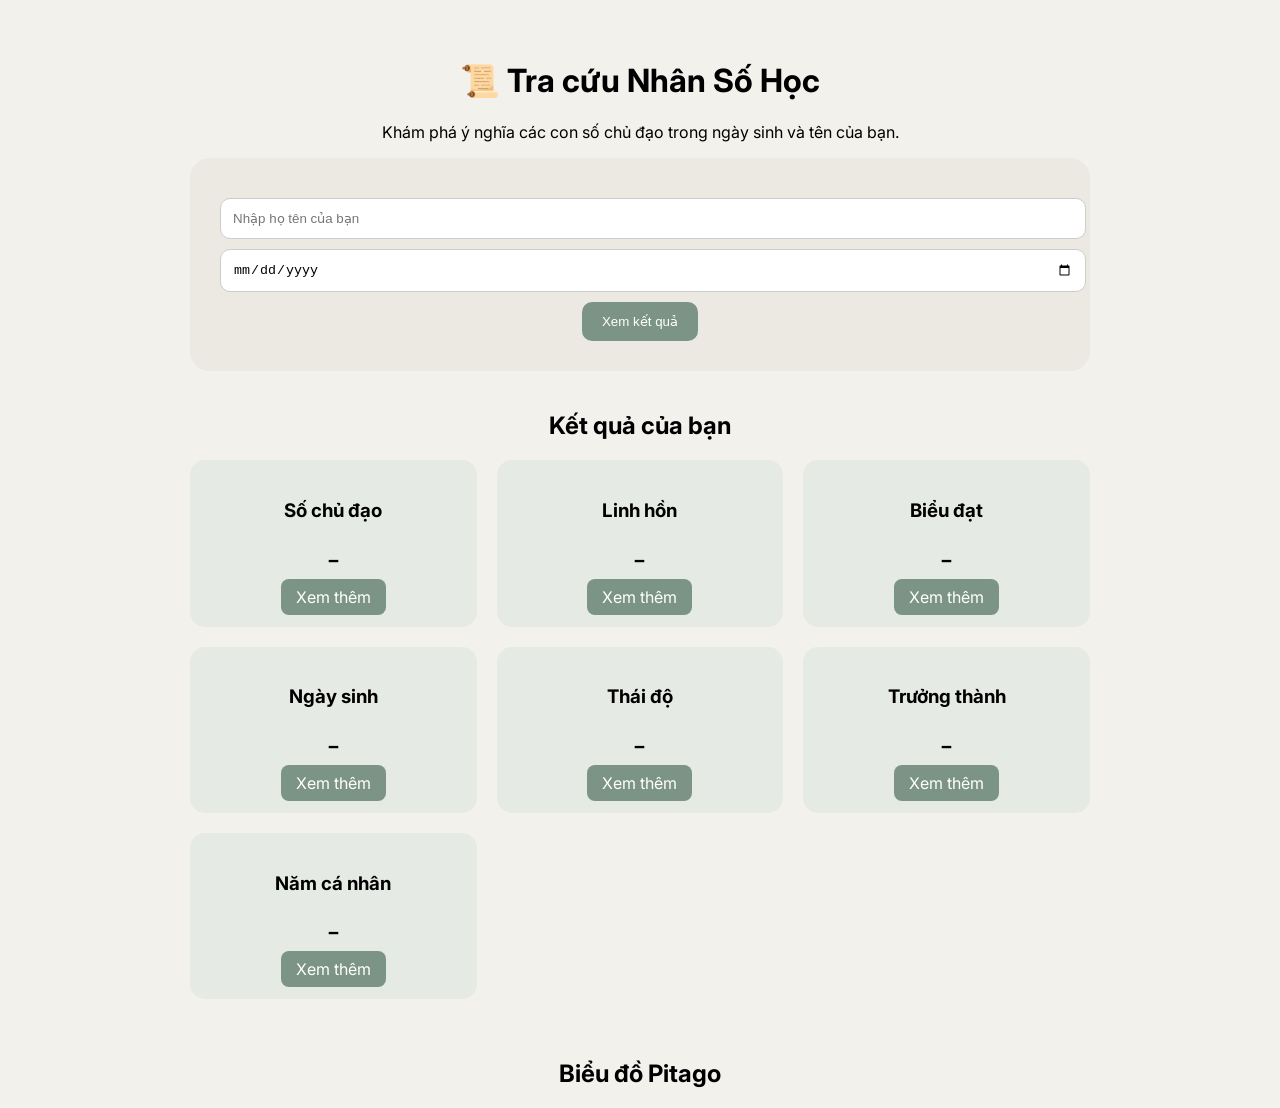
==== commit 9aa029cc: "Update index.html" ====
--- a/index.html
+++ b/index.html
@@ -74,6 +74,7 @@
 <div class="card">
 <h3>Năm cá nhân</h3>
 <div id="personalYear">-</div>
+<a href="pages/maturity.html">Xem thêm</a>
 </div>
   
 </div>
@@ -102,3 +103,4 @@
 </body>
 </html>
 
+
